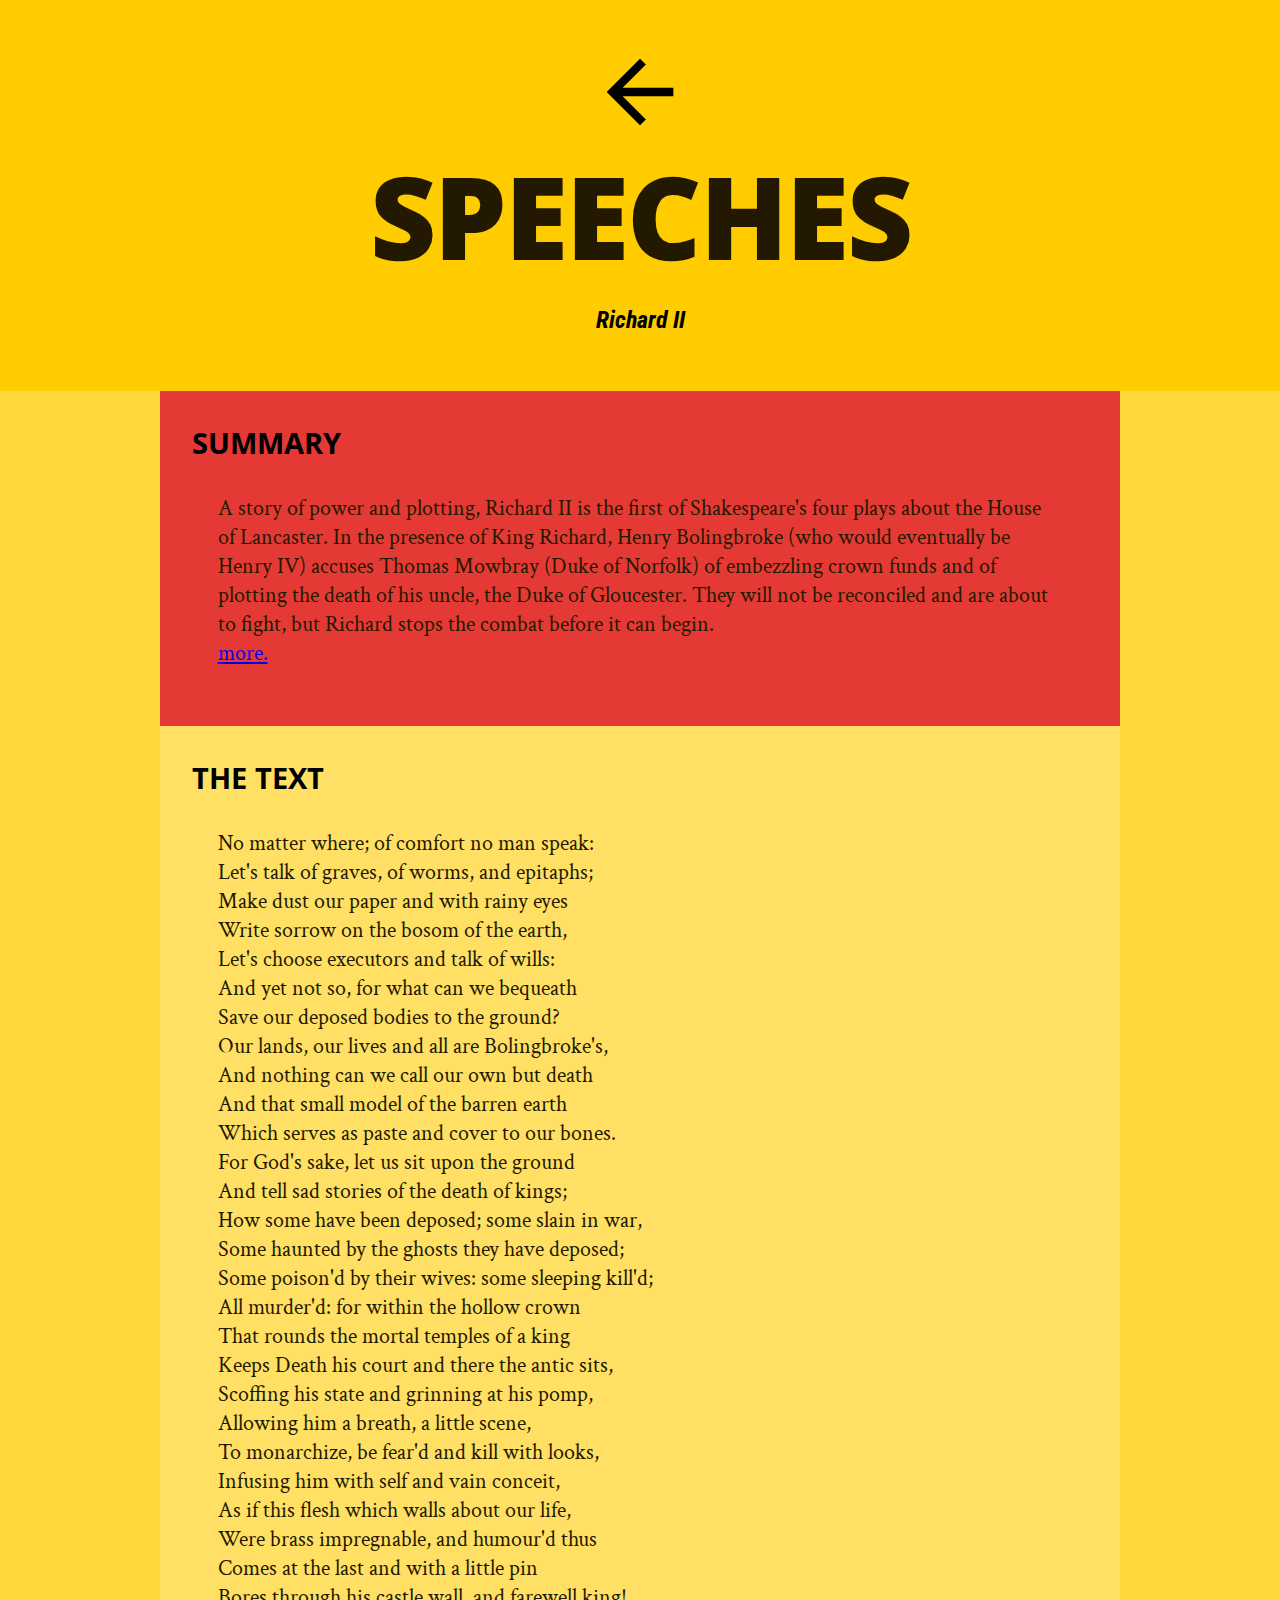
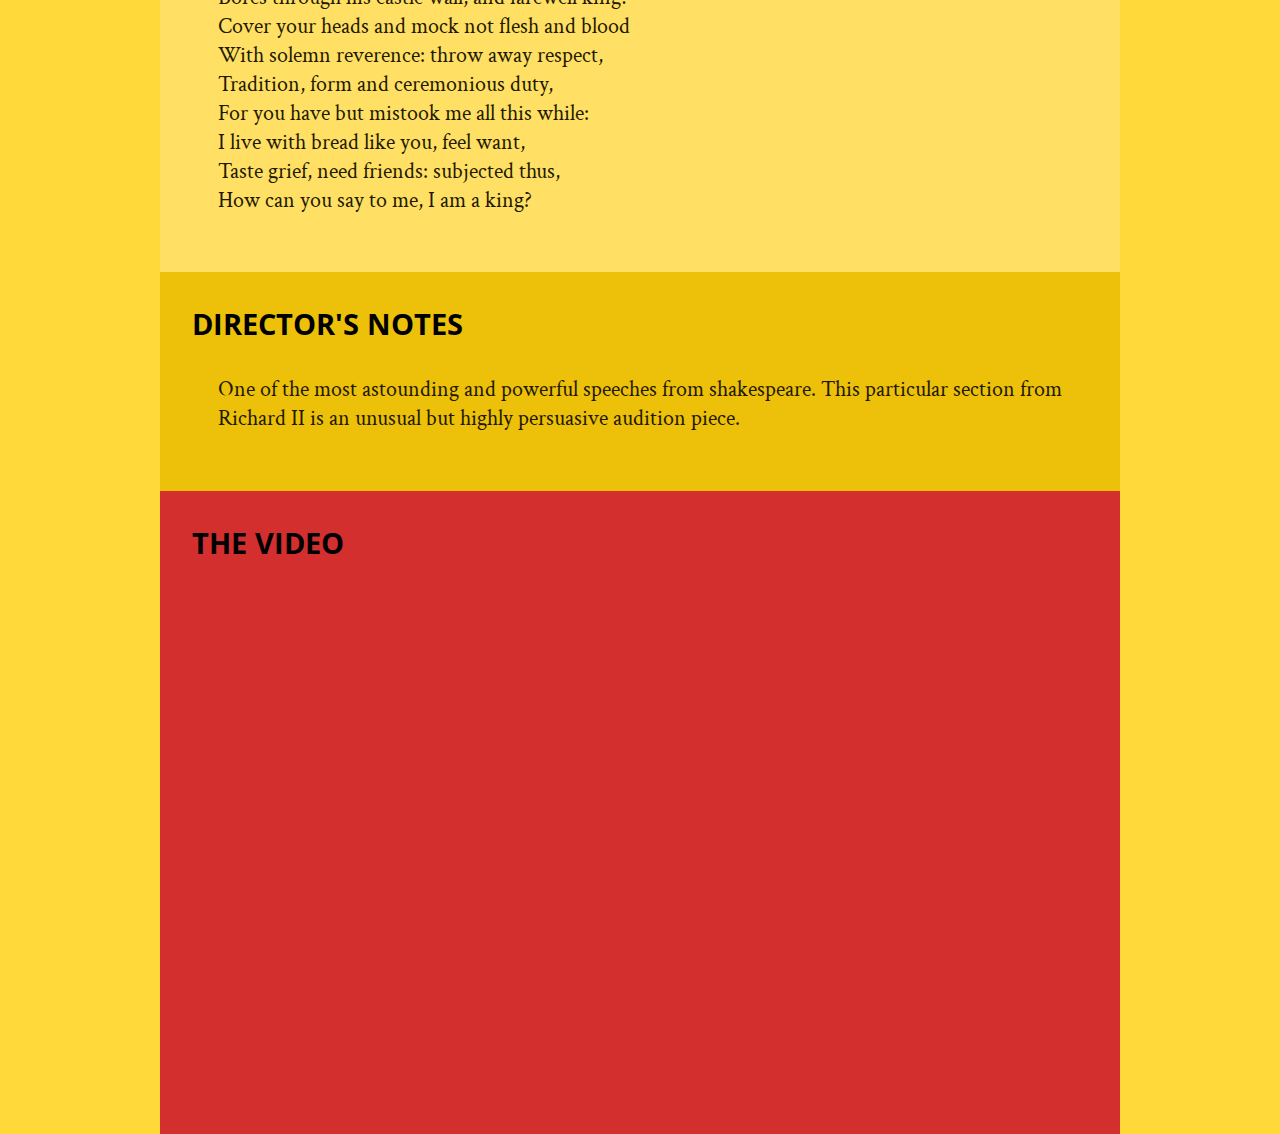
==== richard.html @ 90fb27c9 "basic framework of site" ====
<html>
  <head>
    <meta charset="utf-8">
    <link rel="stylesheet" href="styles.css">
<link href="https://fonts.googleapis.com/css?family=Open+Sans+Condensed:300|Roboto+Condensed|Open+Sans:800|Crimson+Text:400,400italic,700" rel="stylesheet">
  </head>
  <body>
    <header>
      <a href="index.html"><img src="arrow.svg" alt="back" height="100" width="200"></a>
      <h1>Speeches</h1>
      <h2>Richard II</h2>
    </header>
    <div class= "column" id="summary">
    <h3>Summary</h3>
    <p>
      A story of power and plotting, Richard II is the first of Shakespeare's four plays about the House of Lancaster.
In the presence of King Richard, Henry Bolingbroke (who would eventually be Henry IV) accuses Thomas Mowbray
(Duke of Norfolk) of embezzling crown funds and of plotting the death of his uncle, the Duke of Gloucester. They will
not be reconciled and are about to fight, but Richard stops the combat before it can begin.
    <a href="https://www.rsc.org.uk/richard-ii/the-plot">more.</a></p>
    </div>
    <div class="column" id="thetext">
    <h3>The Text</h3>
    <div id="shakespeare"><p>No matter where; of comfort no man speak:
Let's talk of graves, of worms, and epitaphs;
Make dust our paper and with rainy eyes
Write sorrow on the bosom of the earth,
Let's choose executors and talk of wills:
And yet not so, for what can we bequeath
Save our deposed bodies to the ground?
Our lands, our lives and all are Bolingbroke's,
And nothing can we call our own but death
And that small model of the barren earth
Which serves as paste and cover to our bones.
For God's sake, let us sit upon the ground
And tell sad stories of the death of kings;
How some have been deposed; some slain in war,
Some haunted by the ghosts they have deposed;
Some poison'd by their wives: some sleeping kill'd;
All murder'd: for within the hollow crown
That rounds the mortal temples of a king
Keeps Death his court and there the antic sits,
Scoffing his state and grinning at his pomp,
Allowing him a breath, a little scene,
To monarchize, be fear'd and kill with looks,
Infusing him with self and vain conceit,
As if this flesh which walls about our life,
Were brass impregnable, and humour'd thus
Comes at the last and with a little pin
Bores through his castle wall, and farewell king!
Cover your heads and mock not flesh and blood
With solemn reverence: throw away respect,
Tradition, form and ceremonious duty,
For you have but mistook me all this while:
I live with bread like you, feel want,
Taste grief, need friends: subjected thus,
How can you say to me, I am a king?</p>
      </div>
    </div><div class="column" id="directorsnotes">
    <h3>Director's Notes</h3>
    <p>
      One of the most astounding and powerful speeches from shakespeare. This particular
      section from Richard II is an unusual but highly persuasive audition piece.
  </p>
  </div>
  <div class="column" id="thevideo">
    <h3>The Video</h3>
    <div class= "video"><iframe src="https://www.youtube.com/embed/AXGkbBbXVSA" frameborder="0" allowfullscreen></iframe></div>
  </div>
</body>
</html>
---- styles.css ----
* {
  display: block;
  box-sizing: border-box;
  margin: 0;
  padding: 0;
  border: 0;
  outline: none;
-webkit-tap-highlight-color: transparent;
}

script, style, head {display: none;}

h1 {
    color: #231900;
  	font-family: 'Open Sans';
  	font-weight: 800;
  	letter-spacing: -2px;
  	line-height: 84px;
  	text-transform: uppercase;
    font-size: calc(4rem + 4vw);
    padding: 2rem;
}

h2 {
font-family: 'Roboto Condensed', sans-serif;
text-align: center;
font-style: italic;
padding: 1rem;
}

header {
display: flex;
flex-direction: column;
align-items: center;
background-color: #ffcc00;
padding: calc(1rem + 2vw) 0;
}

h3 {
  font-family:'Open Sans';
  font-size: calc(1rem + 1vw);
  padding-left: 2rem;
  padding-top: 2rem;
  padding-bottom: 2rem;
  text-transform: uppercase;
}

#noleft {
  padding-left: 0;
}

h4 a {
 text-decoration: none;
 color: inherit;
}

h4 {
  text-align: center;
  font-family: 'Open Sans';
  font-size: calc(0.5rem + 1vw);
}

h4 a {
 text-decoration: none;
 color: inherit;
}

body {
  background-color: #FFD839;
}

p {
  color: #231900;
	font-family: 'Crimson Text';
	font-size: calc(1rem + 0.5vw);
  padding: calc(2rem + 2vw);
  padding-top: 0;
}

#featured {
  width: 100%;
  background-color:#FFE064;
  float: left;
}

#left {
  float: left;
  width: 33.33%;
  background-color: #F44336;
  padding: 2rem;
}

#left a:hover {
  background-color: #E53935;
}

#middle {
  float: left;
  width: 33.33%;
  background-color: #E53935;
  padding: 2rem;
}

#right {
  float: left;
  width: 33.33%;
  background-color: #D32F2F;
  padding: 2rem;
}

#summary {
  background-color: #E53935;
  width: 75%;
  min-width: 420px;
  margin-left: auto ;
  margin-right: auto ;
}

.column {
  width: 75%;
  min-width: 420px;
  margin-left: auto ;
  margin-right: auto ;
}
#thetext {
  background-color: #FFE064;
}

#shakespeare {
  display: flex;
  flex-direction: column;
  align-items: left;
  background-color: #FFE064;
}

#shakespeare p {
white-space: pre;
}

#directorsnotes {
  background-color: #EDC009;
}

#thevideo {
  background-color: #D32F2F;
}

.video {
  position: relative;
  padding-bottom: 56.25%;
  height: 0;
  overflow: hidden;
  max-width: 100%; height: auto;
}
.video iframe, .embed-container object, .embed-container embed
{
  position: absolute;
  top: 0;
  left: 0;
  width: 100%;
  height: 100%;
}
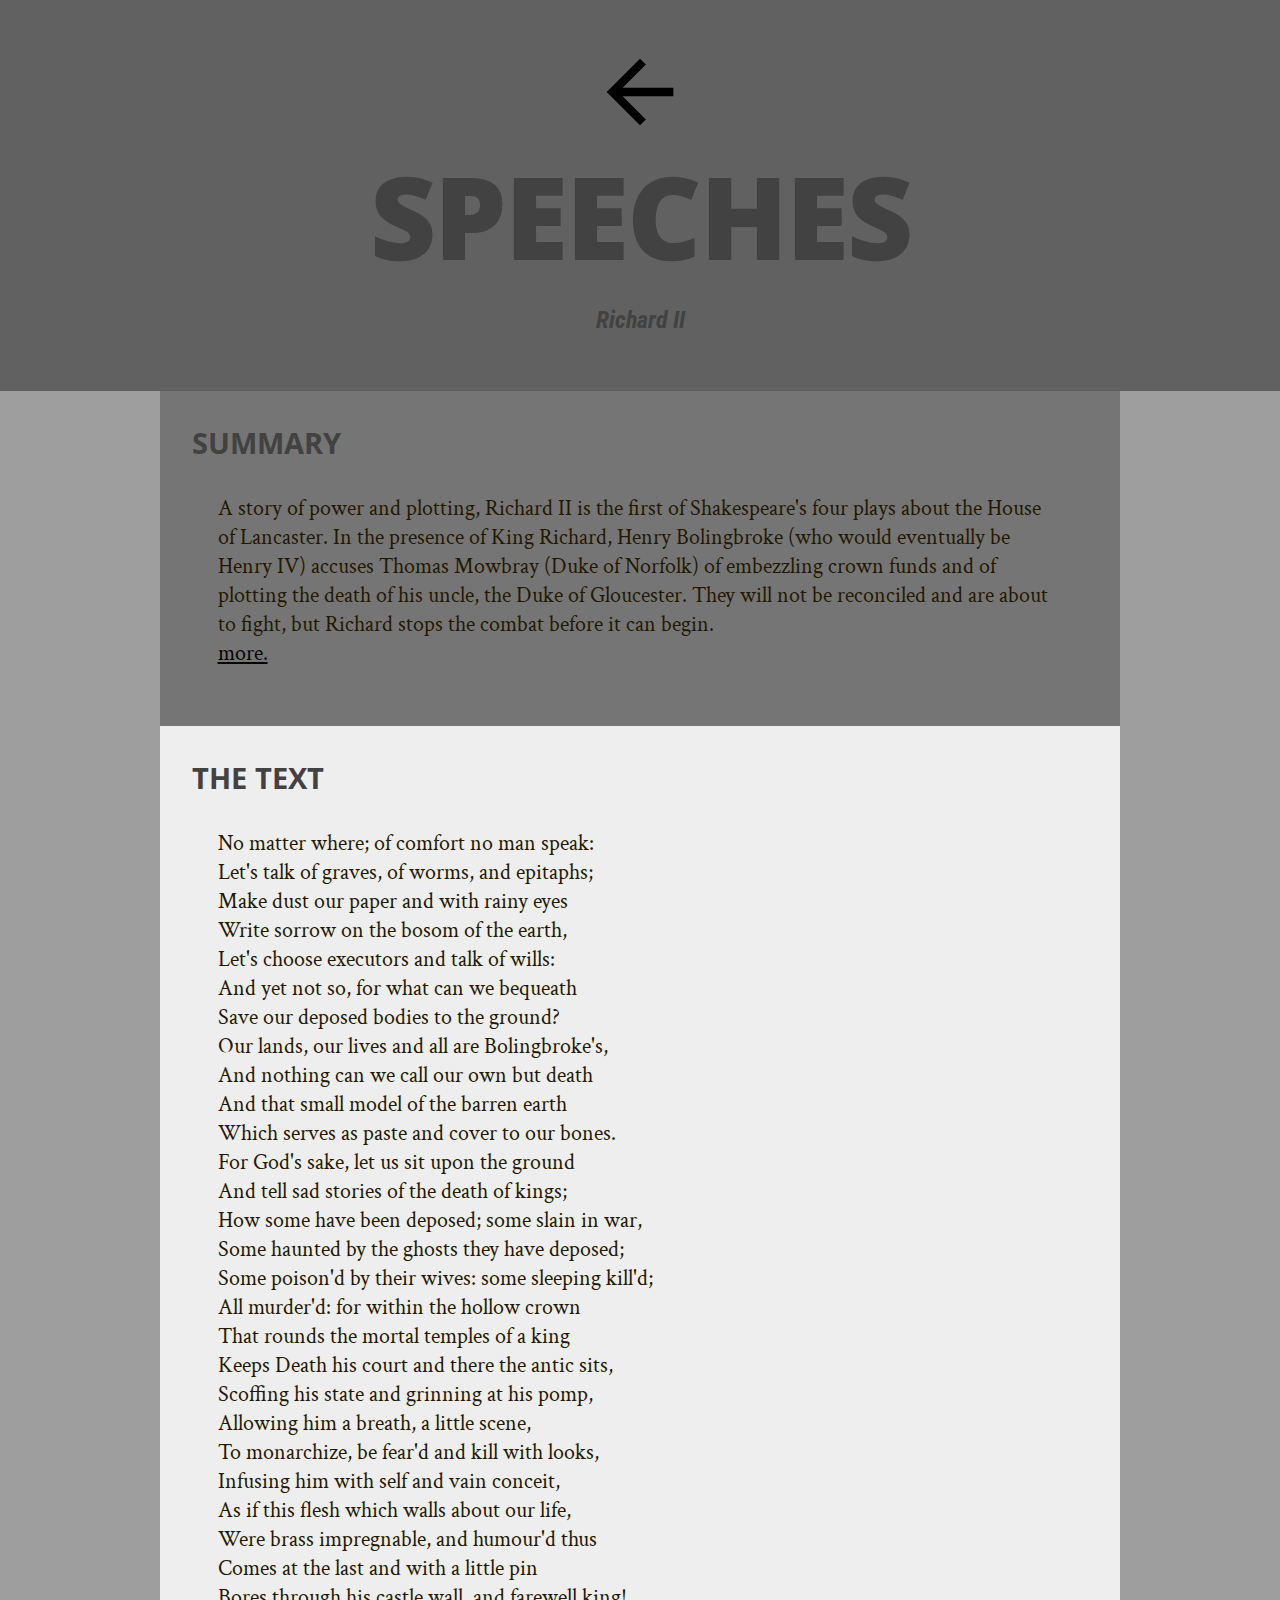
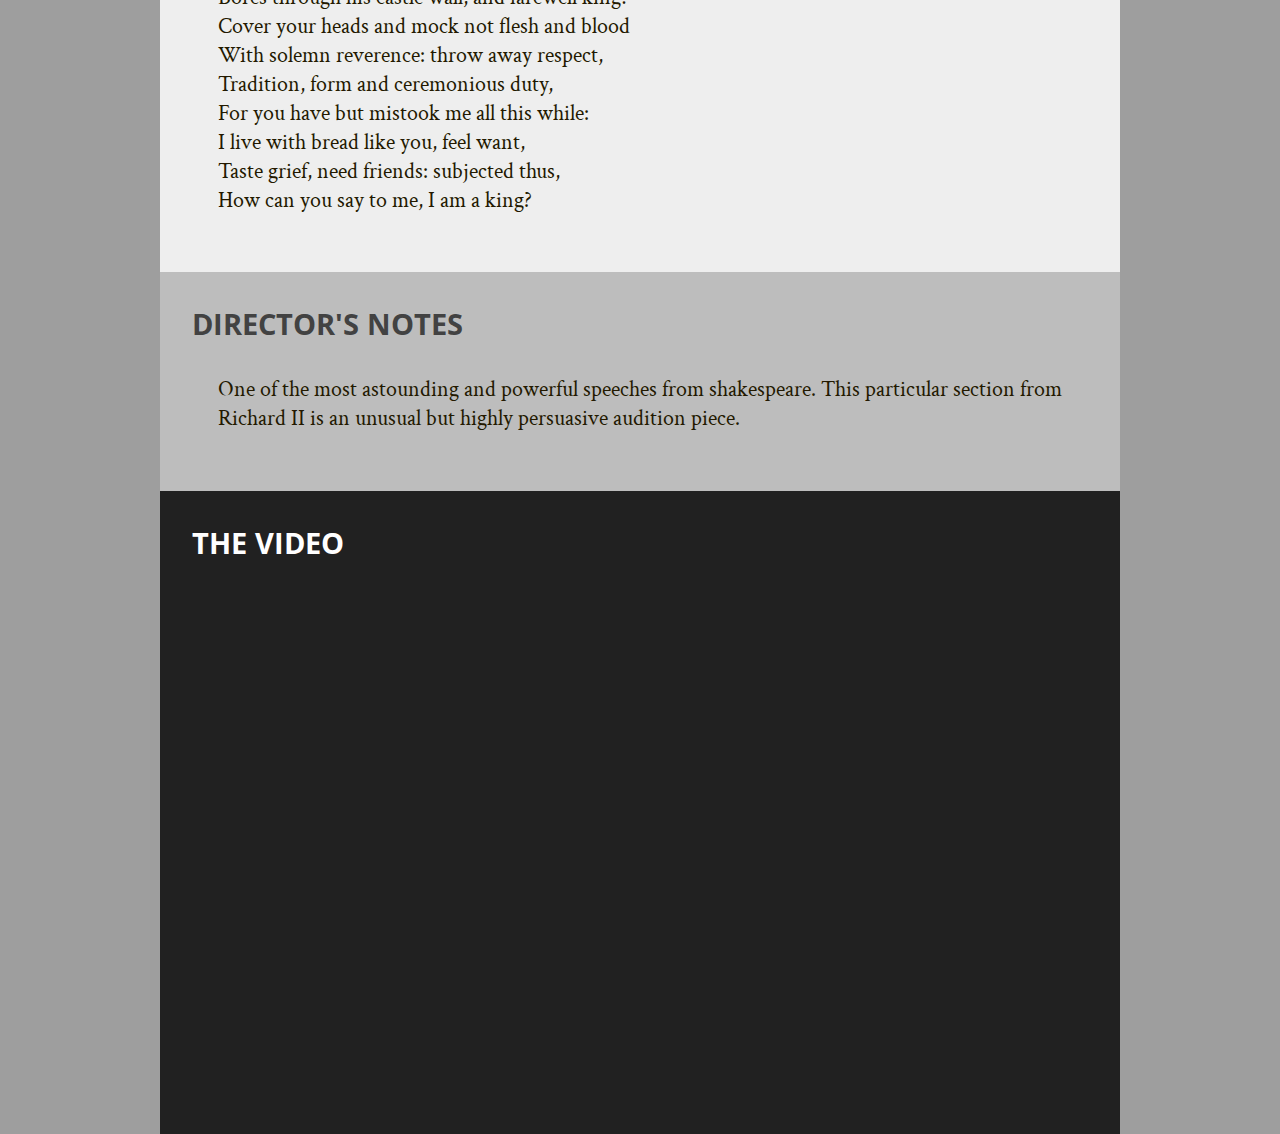
==== commit 2e8e89e4: "color redesign" ====
--- a/richard.html
+++ b/richard.html
@@ -64,7 +64,7 @@
   </p>
   </div>
   <div class="column" id="thevideo">
-    <h3>The Video</h3>
+    <h3 style="color: white;">The Video</h3>
     <div class= "video"><iframe src="https://www.youtube.com/embed/AXGkbBbXVSA" frameborder="0" allowfullscreen></iframe></div>
   </div>
 </body>
--- a/styles.css
+++ b/styles.css
@@ -11,7 +11,6 @@
 script, style, head {display: none;}
 
 h1 {
-    color: #231900;
   	font-family: 'Open Sans';
   	font-weight: 800;
   	letter-spacing: -2px;
@@ -19,6 +18,7 @@
   	text-transform: uppercase;
     font-size: calc(4rem + 4vw);
     padding: 2rem;
+    color: #424242;
 }
 
 h2 {
@@ -26,13 +26,15 @@
 text-align: center;
 font-style: italic;
 padding: 1rem;
+color: #424242;
 }
 
 header {
 display: flex;
 flex-direction: column;
 align-items: center;
-background-color: #ffcc00;
+background-color: #616161;
+
 padding: calc(1rem + 2vw) 0;
 }
 
@@ -43,6 +45,7 @@
   padding-top: 2rem;
   padding-bottom: 2rem;
   text-transform: uppercase;
+  color: #424242;
 }
 
 #noleft {
@@ -66,7 +69,7 @@
 }
 
 body {
-  background-color: #FFD839;
+  background-color: #9e9e9e;
 }
 
 p {
@@ -83,33 +86,25 @@
   float: left;
 }
 
-#left {
+h4 a {
   float: left;
   width: 33.33%;
-  background-color: #F44336;
-  padding: 2rem;
+  background-color: black;
+  line-height: 105px;
+  color: white;
 }
 
-#left a:hover {
-  background-color: #E53935;
+h4 a:hover {
+  background-color: white;
+  color: #424242;
 }
 
-#middle {
-  float: left;
-  width: 33.33%;
-  background-color: #E53935;
-  padding: 2rem;
-}
-
-#right {
-  float: left;
-  width: 33.33%;
-  background-color: #D32F2F;
-  padding: 2rem;
+p a {
+  color: black;
 }
 
 #summary {
-  background-color: #E53935;
+  background-color: #757575;
   width: 75%;
   min-width: 420px;
   margin-left: auto ;
@@ -123,14 +118,14 @@
   margin-right: auto ;
 }
 #thetext {
-  background-color: #FFE064;
+  background-color: #eeeeee;
 }
 
 #shakespeare {
   display: flex;
   flex-direction: column;
   align-items: left;
-  background-color: #FFE064;
+  background-color: #eeeeee;
 }
 
 #shakespeare p {
@@ -138,11 +133,11 @@
 }
 
 #directorsnotes {
-  background-color: #EDC009;
+  background-color: #bdbdbd;
 }
 
 #thevideo {
-  background-color: #D32F2F;
+  background-color: #212121;
 }
 
 .video {
